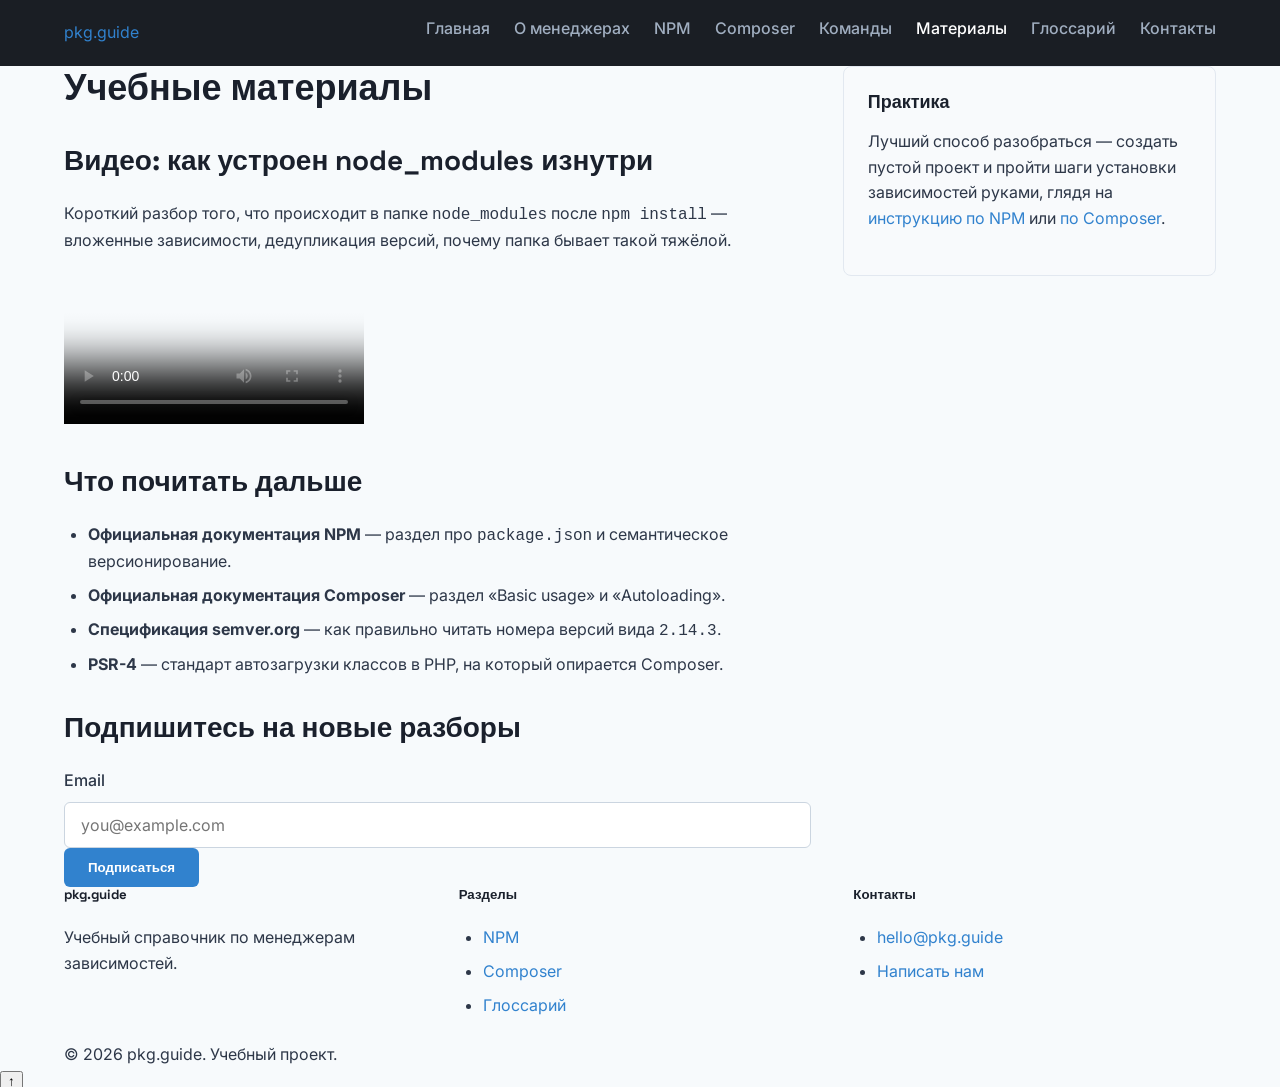
==== pages/materials.html @ 278e4f68 "Update materials.html" ====
<!DOCTYPE html>
<html lang="ru">
<head>
  <meta charset="UTF-8">
  <meta name="viewport" content="width=device-width, initial-scale=1.0">
  <title>Учебные материалы — pkg.guide</title>
  <meta name="description" content="Видеоразбор менеджеров зависимостей и подборка материалов для дальнейшего изучения.">

  <link rel="preconnect" href="https://fonts.googleapis.com">
  <link href="https://fonts.googleapis.com/css2?family=Space+Grotesk:wght@500;600;700&family=Inter:wght@400;500;600&family=JetBrains+Mono:wght@400;500&display=swap" rel="stylesheet">
  <link href="../css/style.css" rel="stylesheet">
</head>
<body>

  <a class="visually-hidden-focusable" href="#main">Перейти к основному содержанию</a>

  <header class="site-header">
    <nav class="navbar" aria-label="Основная навигация">
      <div class="container navbar__container">
        <a class="navbar-brand" href="../index.html">pkg<span>.guide</span></a>
        <button class="navbar-toggler" type="button" aria-controls="navMenu" aria-expanded="false" aria-label="Открыть меню">
          <span class="navbar-toggler-icon"></span>
        </button>
        <div class="navbar-collapse" id="navMenu">
          <ul class="navbar-nav">
            <li class="nav-item"><a class="nav-link" href="../index.html">Главная</a></li>
            <li class="nav-item"><a class="nav-link" href="about.html">О менеджерах</a></li>
            <li class="nav-item"><a class="nav-link" href="npm.html">NPM</a></li>
            <li class="nav-item"><a class="nav-link" href="composer.html">Composer</a></li>
            <li class="nav-item"><a class="nav-link" href="commands.html">Команды</a></li>
            <li class="nav-item"><a class="nav-link active" aria-current="page" href="materials.html">Материалы</a></li>
            <li class="nav-item"><a class="nav-link" href="glossary.html">Глоссарий</a></li>
            <li class="nav-item"><a class="nav-link" href="contacts.html">Контакты</a></li>
          </ul>
        </div>
      </div>
    </nav>
  </header>

  <main id="main">
    <section class="section">
      <div class="container">
        <div class="main-layout">
          <div class="main-layout__content">
            <h1 class="mb-4">Учебные материалы</h1>

            <h2 class="mb-3">Видео: как устроен node_modules изнутри</h2>
            <p>Короткий разбор того, что происходит в папке <code>node_modules</code> после <code>npm install</code> — вложенные зависимости, дедупликация версий, почему папка бывает такой тяжёлой.</p>
            <div class="ratio ratio-16x9 mb-3">
              <video controls preload="metadata" poster="https://miro.medium.com/1*UQnh6NKrcnO9Kp7BKXm1Mw.jpeg">
                <source src="
      <iframe
        width="720"
        height="405"
        src="https://rutube.ru/play/embed/5bde3eaa66c2e3116e70c33ba2b15b51"
        style="border: none;"
        allow="clipboard-write; autoplay"
        allowFullScreen
      ></iframe>
    ">
                Ваш браузер не поддерживает встроенное видео. Скачать ролик можно
                <a href="https://rutube.ru/video/5bde3eaa66c2e3116e70c33ba2b15b51/?r=plwd">по ссылке</a>.
              </video>
            </div>
            <h2 class="mt-5 mb-3">Что почитать дальше</h2>
            <ul>
              <li><strong>Официальная документация NPM</strong> — раздел про <code>package.json</code> и семантическое версионирование.</li>
              <li><strong>Официальная документация Composer</strong> — раздел «Basic usage» и «Autoloading».</li>
              <li><strong>Спецификация semver.org</strong> — как правильно читать номера версий вида <code>2.14.3</code>.</li>
              <li><strong>PSR-4</strong> — стандарт автозагрузки классов в PHP, на который опирается Composer.</li>
            </ul>

            <h2 class="mt-5 mb-3">Подпишитесь на новые разборы</h2>
            <form class="subscription-form">
              <div class="subscription-form__group">
                <label for="materials-email" class="form-label">Email</label>
                <input type="email" id="materials-email" class="form-control" placeholder="you@example.com" required>
              </div>
              <button type="submit" class="btn btn-brand">Подписаться</button>
            </form>
          </div>

          <aside class="main-layout__sidebar">
            <div class="sidebar__card">
              <h4 class="sidebar__title">Практика</h4>
              <p class="mb-0">Лучший способ разобраться — создать пустой проект и пройти шаги установки зависимостей руками, глядя на <a href="npm.html">инструкцию по NPM</a> или <a href="composer.html">по Composer</a>.</p>
            </div>
          </aside>
        </div>
      </div>
    </section>
  </main>
  <footer class="site-footer">
    <div class="container">
      <div class="site-footer__grid">
        <div class="site-footer__col">
          <h5 class="site-footer__heading">pkg.guide</h5>
          <p>Учебный справочник по менеджерам зависимостей.</p>
        </div>
        <div class="site-footer__col">
          <h5 class="site-footer__heading">Разделы</h5>
          <ul class="site-footer__list">
            <li><a href="npm.html">NPM</a></li>
            <li><a href="composer.html">Composer</a></li>
            <li><a href="glossary.html">Глоссарий</a></li>
          </ul>
        </div>
        <div class="site-footer__col">
          <h5 class="site-footer__heading">Контакты</h5>
          <ul class="site-footer__list">
            <li><a href="mailto:hello@pkg.guide">hello@pkg.guide</a></li>
            <li><a href="contacts.html">Написать нам</a></li>
          </ul>
        </div>
      </div>
      <div class="site-footer__bottom">&copy; 2026 pkg.guide. Учебный проект.</div>
    </div>
  </footer>

  <button class="back-to-top" aria-label="Наверх">↑</button>

  <script src="../js/script.js"></script>
</body>
</html>
---- css/style.css ----
.container {
  max-width: 1200px;
  margin-left: auto;
  margin-right: auto;
  padding-left: 1.5rem;
  padding-right: 1.5rem;
  width: 100%;
  box-sizing: border-box;
}

.hero__grid {
  display: flex;
  flex-direction: column;
  gap: 2rem;
}

@media (min-width: 992px) {
  .hero__grid {
    flex-direction: row;
    align-items: center;
  }
  
  .hero__content {
    flex: 0 0 calc(58.333% - 1rem); 
    max-width: calc(58.333% - 1rem);
  }
  
  .hero__terminal {
    flex: 0 0 calc(41.666% - 1rem); 
    max-width: calc(41.666% - 1rem);
  }
}

.main-layout {
  display: flex;
  flex-direction: column;
  gap: 2rem;
}

@media (min-width: 992px) {
  .main-layout {
    flex-direction: row;
    align-items: flex-start;
  }

  .main-layout__content {
    flex: 0 0 calc(66.666% - 1.33rem); 
    max-width: calc(66.666% - 1.33rem);
  }

  .main-layout__sidebar {
    flex: 0 0 calc(33.333% - 0.67rem); 
    max-width: calc(33.333% - 0.67rem);
  }
}

.contacts-layout {
  display: flex;
  flex-direction: column;
  gap: 2rem;
}

@media (min-width: 992px) {
  .contacts-layout {
    flex-direction: row;
    align-items: flex-start;
  }

  .contacts-layout__form {
    flex: 0 0 calc(58.333% - 1rem);
    max-width: calc(58.333% - 1rem);
  }

  .contacts-layout__sidebar {
    flex: 0 0 calc(41.666% - 1rem);
    max-width: calc(41.666% - 1rem);
  }
}

.site-footer__grid {
  display: flex;
  flex-direction: column;
  gap: 2rem;
}

@media (min-width: 768px) {
  .site-footer__grid {
    flex-direction: row;
    justify-content: space-between;
  }

  .site-footer__col {
    flex: 1;
  }
}

.table-responsive {
  overflow-x: auto;
}

.visually-hidden-focusable {
  position: absolute;
  width: 1px;
  height: 1px;
  padding: 0;
  margin: -1px;
  overflow: hidden;
  clip: rect(0, 0, 0, 0);
  white-space: nowrap;
  border: 0;
}

.visually-hidden-focusable:focus {
  position: static;
  width: auto;
  height: auto;
  overflow: visible;
  clip: auto;
  white-space: normal;
}
.navbar {
  background-color: #1a1e24; 
  padding: 1rem 0;
}

.navbar__container {
  display: flex;
  align-items: center;
  justify-content: space-between;
}

.navbar-nav {
  display: flex;
  list-style: none;
  margin: 0;
  padding: 0;
  gap: 1.5rem;
}

.nav-link {
  color: #a0aec0;
  text-decoration: none;
  font-weight: 500;
  transition: color 0.2s ease;
}

.nav-link:hover,
.nav-link.active {
  color: #ffffff;
}

.navbar-toggler {
  display: none; 
}
.sidebar__card {
  background: #f8fafc;
  border: 1px solid #e2e8f0;
  border-radius: 8px;
  padding: 1.5rem;
  margin-bottom: 1.5rem;
}

.sidebar__title {
  font-size: 1.125rem;
  margin-top: 0;
  margin-bottom: 1rem;
}

.sidebar__list {
  padding-left: 1.25rem;
  margin-bottom: 0;
}

.term {
  background-color: #0c0c0c; 
  border-radius: 8px;
  box-shadow: 0 10px 30px rgba(0, 0, 0, 0.3);
  overflow: hidden;
  margin: 1.5rem 0;
  border: 1px solid #333333;
  font-family: 'JetBrains Mono', 'Consolas', 'Courier New', monospace;
}

.term__bar {
  background-color: #1f1f1f;
  padding: 0.5rem 1rem;
  display: flex;
  align-items: center;
  border-bottom: 1px solid #2d2d2d;
  position: relative;
}

.term__dot {
  width: 12px;
  height: 12px;
  border-radius: 50%;
  display: inline-block;
  margin-right: 8px;
}

.term__dot--red {
  background-color: #ff5f56;
}

.term__dot--yellow {
  background-color: #ffbd2e;
}

.term__dot--green {
  background-color: #27c93f;
}

.term__label {
  color: #888888;
  font-size: 0.85rem;
  margin-left: auto;
  margin-right: auto;
  font-family: sans-serif;
}

.term__body {
  position: relative;
  padding: 1.25rem;
}

.term__body pre {
  margin: 0;
  color: #cccccc; 
  font-size: 0.95rem;
  line-height: 1.6;
  white-space: pre-wrap;
  word-break: break-all;
}

.term__copy {
  position: absolute;
  top: 0.75rem;
  right: 0.75rem;
  background: rgba(255, 255, 255, 0.1);
  border: 1px solid rgba(255, 255, 255, 0.2);
  color: #cccccc;
  border-radius: 4px;
  padding: 0.25rem 0.6rem;
  font-size: 0.75rem;
  cursor: pointer;
  transition: all 0.2s ease;
}

.term__copy:hover {
  background: rgba(255, 255, 255, 0.2);
  color: #ffffff;
}

body {
  margin: 0;
  padding: 0;
  font-family: 'Inter', -apple-system, BlinkMacSystemFont, 'Segoe UI', Roboto, sans-serif;
  font-size: 1rem;
  line-height: 1.6;
  color: #2d3748;
  background-color: #f7fafc;
}

h1, h2, h3, h4, h5, h6 {
  font-family: 'Space Grotesk', sans-serif;
  color: #1a202c;
  font-weight: 700;
  line-height: 1.25;
  margin-top: 0;
}

h1 { font-size: 2.25rem; }
h2 { font-size: 1.75rem; margin-top: 2rem; }
h3 { font-size: 1.35rem; }

p {
  margin-top: 0;
  margin-bottom: 1.25rem;
}

a {
  color: #3182ce;
  text-decoration: none;
  transition: color 0.2s ease;
}

a:hover {
  color: #2b6cb0;
  text-decoration: underline;
}

/* Списки */
ul, ol {
  padding-left: 1.5rem;
  margin-bottom: 1.5rem;
}

li {
  margin-bottom: 0.5rem;
}

.table-responsive {
  width: 100%;
  overflow-x: auto;
  margin-bottom: 2rem;
  border-radius: 8px;
  box-shadow: 0 4px 6px rgba(0, 0, 0, 0.05);
}

.data-table {
  width: 100%;
  border-collapse: collapse;
  background-color: #ffffff;
  text-align: left;
  font-size: 0.95rem;
}

.data-table caption {
  padding: 0.75rem;
  font-weight: 600;
  color: #718096;
  text-align: left;
  caption-side: bottom;
}

.data-table th, 
.data-table td {
  padding: 1rem 1.25rem;
  border-bottom: 1px solid #e2e8f0;
}

.data-table th {
  background-color: #edf2f7;
  color: #2d3748;
  font-weight: 600;
}

.data-table tbody tr:hover {
  background-color: #f8fafc;
}

.form-control,
.form-select {
  width: 100%;
  padding: 0.75rem 1rem;
  font-family: inherit;
  font-size: 1rem;
  color: #4a5568;
  background-color: #ffffff;
  border: 1px solid #cbd5e0;
  border-radius: 6px;
  box-sizing: border-box;
  transition: border-color 0.2s ease, box-shadow 0.2s ease;
}

.form-control:focus,
.form-select:focus {
  outline: none;
  border-color: #3182ce;
  box-shadow: 0 0 0 3px rgba(49, 130, 206, 0.2);
}

.form-label {
  display: block;
  font-weight: 500;
  margin-bottom: 0.5rem;
  color: #2d3748;
}

.form-grid {
  display: flex;
  flex-wrap: wrap;
  gap: 1.25rem;
}

.form-group {
  flex: 1 1 calc(50% - 0.625rem);
  display: flex;
  flex-direction: column;
}

.form-group--full {
  flex: 1 1 100%;
}

.btn {
  display: inline-block;
  font-weight: 600;
  text-align: center;
  padding: 0.75rem 1.5rem;
  border-radius: 6px;
  border: none;
  cursor: pointer;
  transition: all 0.2s ease;
}

.btn-brand {
  background-color: #3182ce;
  color: #ffffff;
}

.btn-brand:hover {
  background-color: #2b6cb0;
  color: #ffffff;
  text-decoration: none;
}

.glossary__term {
  background: #ffffff;
  border: 1px solid #e2e8f0;
  border-radius: 8px;
  padding: 1.25rem 1.5rem;
  margin-bottom: 1rem;
  box-shadow: 0 2px 4px rgba(0, 0, 0, 0.02);
}

.glossary__word {
  margin-bottom: 0.5rem;
  color: #2b6cb0;
}

.glossary__def {
  margin-bottom: 0;
  color: #4a5568;
}

.process {
  display: flex;
  flex-direction: column;
  gap: 1rem;
  margin-bottom: 2rem;
}

.process__step {
  display: flex;
  background: #ffffff;
  border-left: 4px solid #3182ce;
  padding: 1.25rem;
  border-radius: 0 8px 8px 0;
  box-shadow: 0 2px 4px rgba(0,0,0,0.04);
}

.process__title {
  font-size: 1.1rem;
  margin-bottom: 0.25rem;
}

.process__text {
  margin-bottom: 0;
  color: #718096;
}
@media (max-width: 768px) {
  .navbar__container {
    flex-direction: column;
    align-items: stretch;
    gap: 1rem;
  }

  .navbar__brand {
    text-align: center;
  }

  .navbar-nav {
    flex-direction: column;
    width: 100%;
    gap: 0.5rem;
    padding: 0;
  }

  .navbar-nav .nav-link {
    display: block;
    padding: 0.6rem 1rem;
    background-color: #2d3748;
    color: #ffffff;
    border-radius: 6px;
    text-align: center;
    font-size: 0.95rem;
  }

  .navbar-nav .nav-link:hover,
  .navbar-nav .nav-link.active {
    background-color: #3182ce;
  }
}
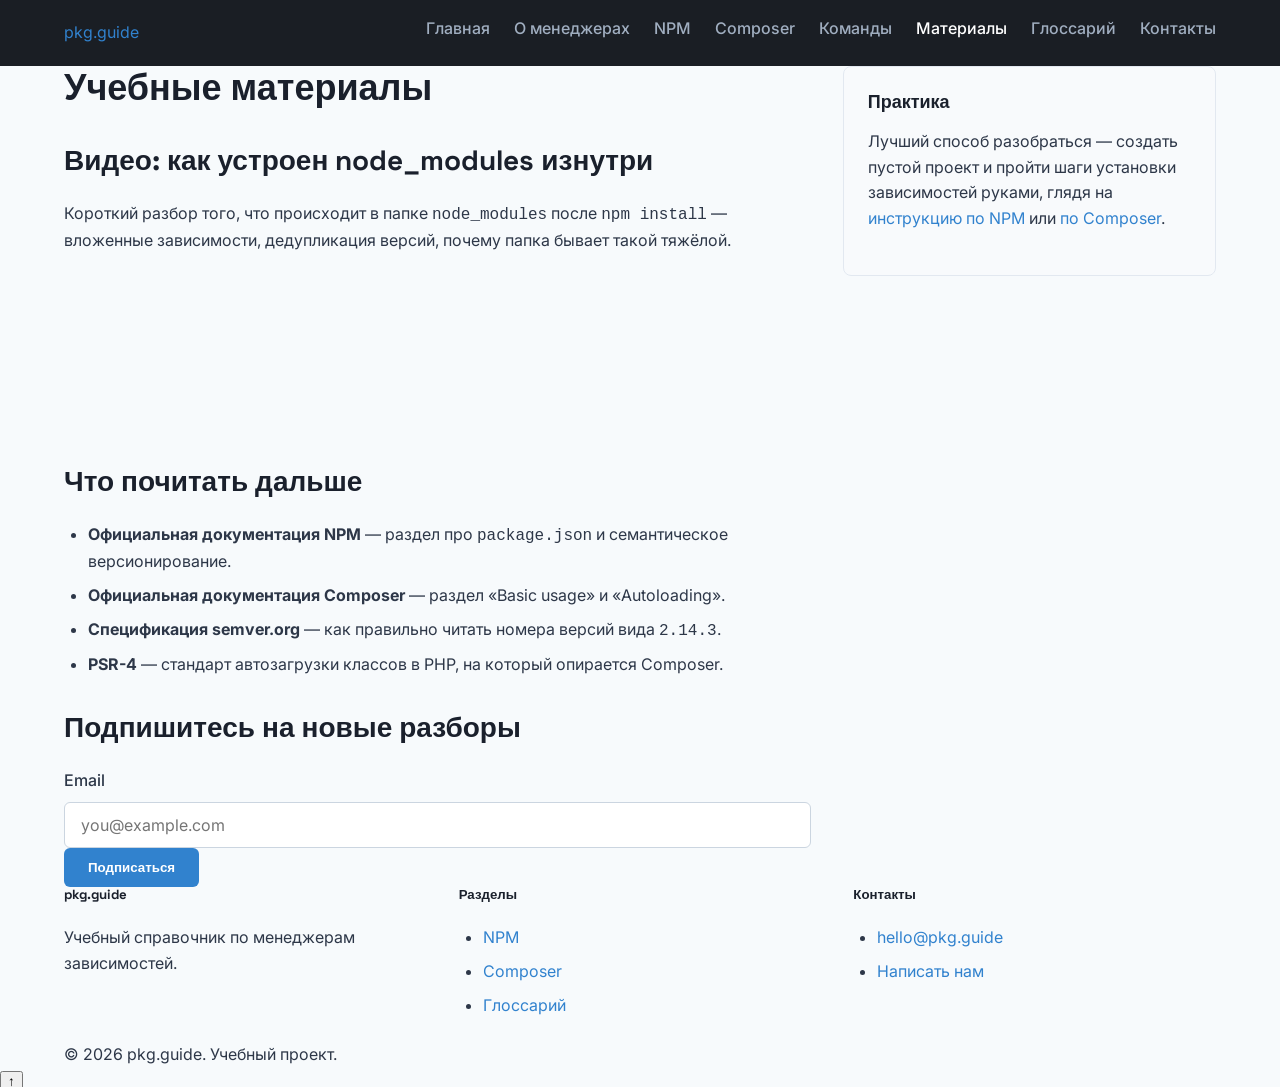
==== commit 0a4c3d6a: "Update materials.html" ====
--- a/pages/materials.html
+++ b/pages/materials.html
@@ -46,22 +46,16 @@
 
             <h2 class="mb-3">Видео: как устроен node_modules изнутри</h2>
             <p>Короткий разбор того, что происходит в папке <code>node_modules</code> после <code>npm install</code> — вложенные зависимости, дедупликация версий, почему папка бывает такой тяжёлой.</p>
+            
             <div class="ratio ratio-16x9 mb-3">
-              <video controls preload="metadata" poster="https://miro.medium.com/1*UQnh6NKrcnO9Kp7BKXm1Mw.jpeg">
-                <source src="
-      <iframe
-        width="720"
-        height="405"
-        src="https://rutube.ru/play/embed/5bde3eaa66c2e3116e70c33ba2b15b51"
-        style="border: none;"
-        allow="clipboard-write; autoplay"
-        allowFullScreen
-      ></iframe>
-    ">
-                Ваш браузер не поддерживает встроенное видео. Скачать ролик можно
-                <a href="https://rutube.ru/video/5bde3eaa66c2e3116e70c33ba2b15b51/?r=plwd">по ссылке</a>.
-              </video>
+              <iframe
+                src="https://rutube.ru/play/embed/5bde3eaa66c2e3116e70c33ba2b15b51/"
+                style="border: none;"
+                allow="clipboard-write; autoplay"
+                allowFullScreen
+              ></iframe>
             </div>
+
             <h2 class="mt-5 mb-3">Что почитать дальше</h2>
             <ul>
               <li><strong>Официальная документация NPM</strong> — раздел про <code>package.json</code> и семантическое версионирование.</li>
@@ -90,6 +84,7 @@
       </div>
     </section>
   </main>
+
   <footer class="site-footer">
     <div class="container">
       <div class="site-footer__grid">
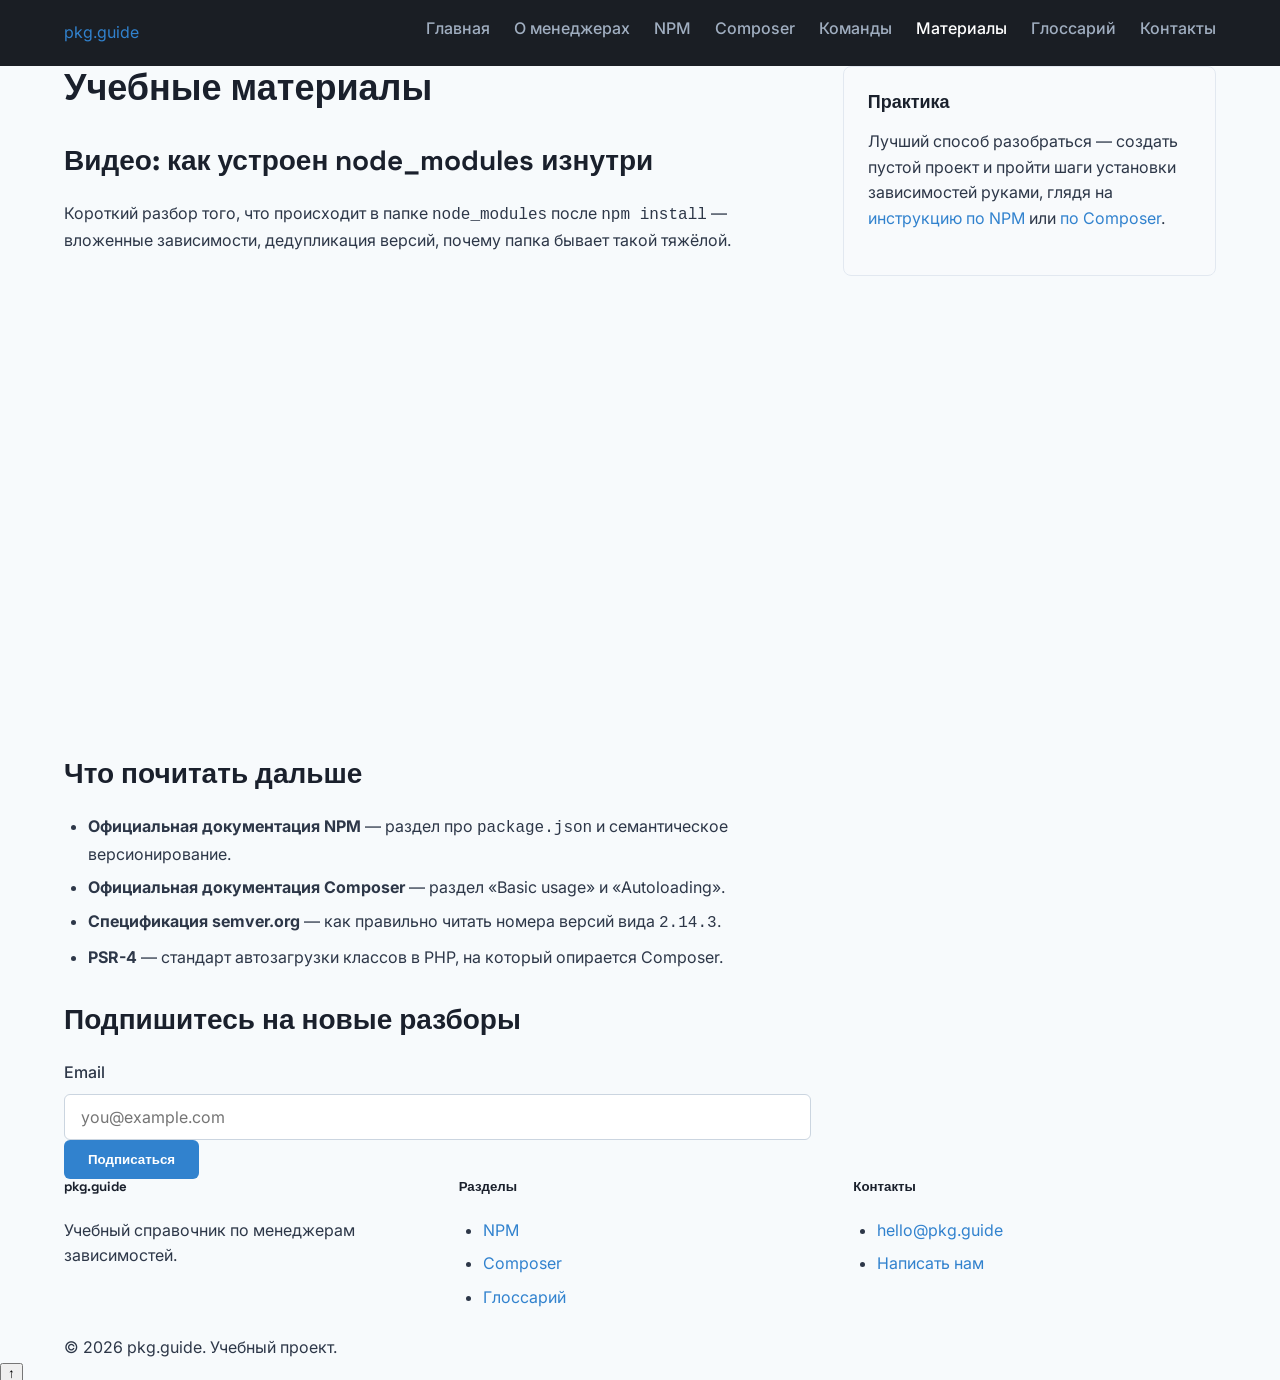
==== commit b9eb3036: "Update materials.html" ====
--- a/pages/materials.html
+++ b/pages/materials.html
@@ -9,6 +9,25 @@
   <link rel="preconnect" href="https://fonts.googleapis.com">
   <link href="https://fonts.googleapis.com/css2?family=Space+Grotesk:wght@500;600;700&family=Inter:wght@400;500;600&family=JetBrains+Mono:wght@400;500&display=swap" rel="stylesheet">
   <link href="../css/style.css" rel="stylesheet">
+
+  <style>
+    /* Увеличение размера плеера */
+    .video-wrapper {
+      width: 100%;
+      max-width: 960px;
+      margin: 0 auto;
+    }
+    
+    .video-wrapper .ratio {
+      min-height: 450px;
+    }
+
+    @media (max-width: 768px) {
+      .video-wrapper .ratio {
+        min-height: auto;
+      }
+    }
+  </style>
 </head>
 <body>
 
@@ -46,14 +65,15 @@
 
             <h2 class="mb-3">Видео: как устроен node_modules изнутри</h2>
             <p>Короткий разбор того, что происходит в папке <code>node_modules</code> после <code>npm install</code> — вложенные зависимости, дедупликация версий, почему папка бывает такой тяжёлой.</p>
-            
-            <div class="ratio ratio-16x9 mb-3">
-              <iframe
-                src="https://rutube.ru/play/embed/5bde3eaa66c2e3116e70c33ba2b15b51/"
-                style="border: none;"
-                allow="clipboard-write; autoplay"
-                allowFullScreen
-              ></iframe>
+            <div class="video-wrapper mb-4">
+              <div class="ratio ratio-16x9">
+                <iframe
+                  src="https://rutube.ru/play/embed/5bde3eaa66c2e3116e70c33ba2b15b51/"
+                  style="border: none;"
+                  allow="clipboard-write; autoplay"
+                  allowFullScreen
+                ></iframe>
+              </div>
             </div>
 
             <h2 class="mt-5 mb-3">Что почитать дальше</h2>
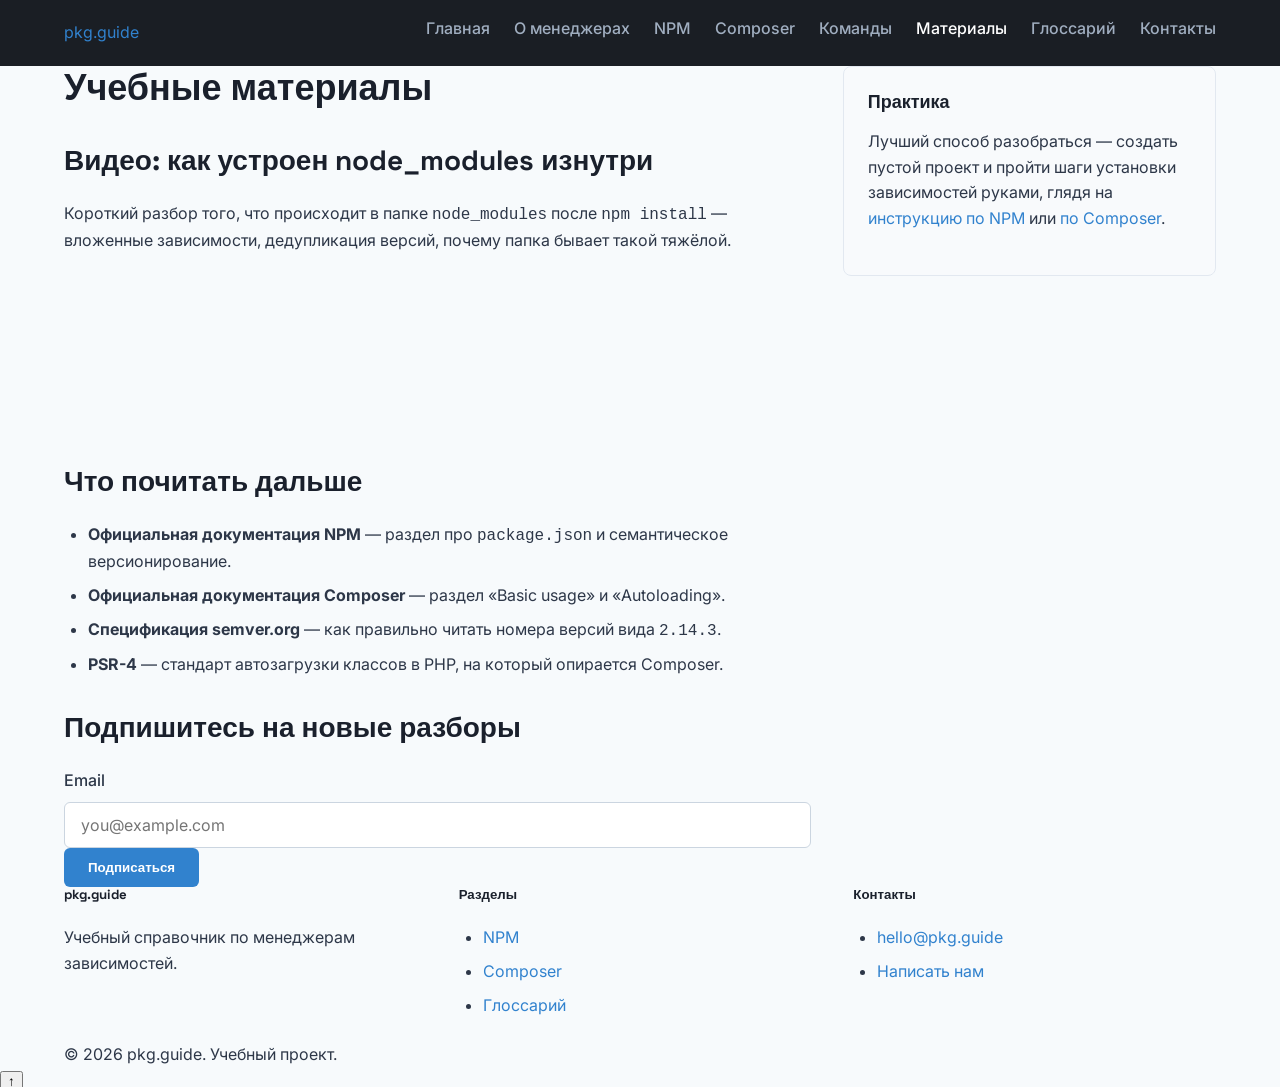
==== commit 4a9e5790: "Update materials.html" ====
--- a/pages/materials.html
+++ b/pages/materials.html
@@ -9,25 +9,6 @@
   <link rel="preconnect" href="https://fonts.googleapis.com">
   <link href="https://fonts.googleapis.com/css2?family=Space+Grotesk:wght@500;600;700&family=Inter:wght@400;500;600&family=JetBrains+Mono:wght@400;500&display=swap" rel="stylesheet">
   <link href="../css/style.css" rel="stylesheet">
-
-  <style>
-    /* Увеличение размера плеера */
-    .video-wrapper {
-      width: 100%;
-      max-width: 960px;
-      margin: 0 auto;
-    }
-    
-    .video-wrapper .ratio {
-      min-height: 450px;
-    }
-
-    @media (max-width: 768px) {
-      .video-wrapper .ratio {
-        min-height: auto;
-      }
-    }
-  </style>
 </head>
 <body>
 
@@ -65,15 +46,14 @@
 
             <h2 class="mb-3">Видео: как устроен node_modules изнутри</h2>
             <p>Короткий разбор того, что происходит в папке <code>node_modules</code> после <code>npm install</code> — вложенные зависимости, дедупликация версий, почему папка бывает такой тяжёлой.</p>
-            <div class="video-wrapper mb-4">
-              <div class="ratio ratio-16x9">
-                <iframe
-                  src="https://rutube.ru/play/embed/5bde3eaa66c2e3116e70c33ba2b15b51/"
-                  style="border: none;"
-                  allow="clipboard-write; autoplay"
-                  allowFullScreen
-                ></iframe>
-              </div>
+            
+            <div class="ratio ratio-16x9 mb-3">
+              <iframe
+                src="https://rutube.ru/play/embed/5bde3eaa66c2e3116e70c33ba2b15b51/"
+                style="border: none;"
+                allow="clipboard-write; autoplay"
+                allowFullScreen
+              ></iframe>
             </div>
 
             <h2 class="mt-5 mb-3">Что почитать дальше</h2>
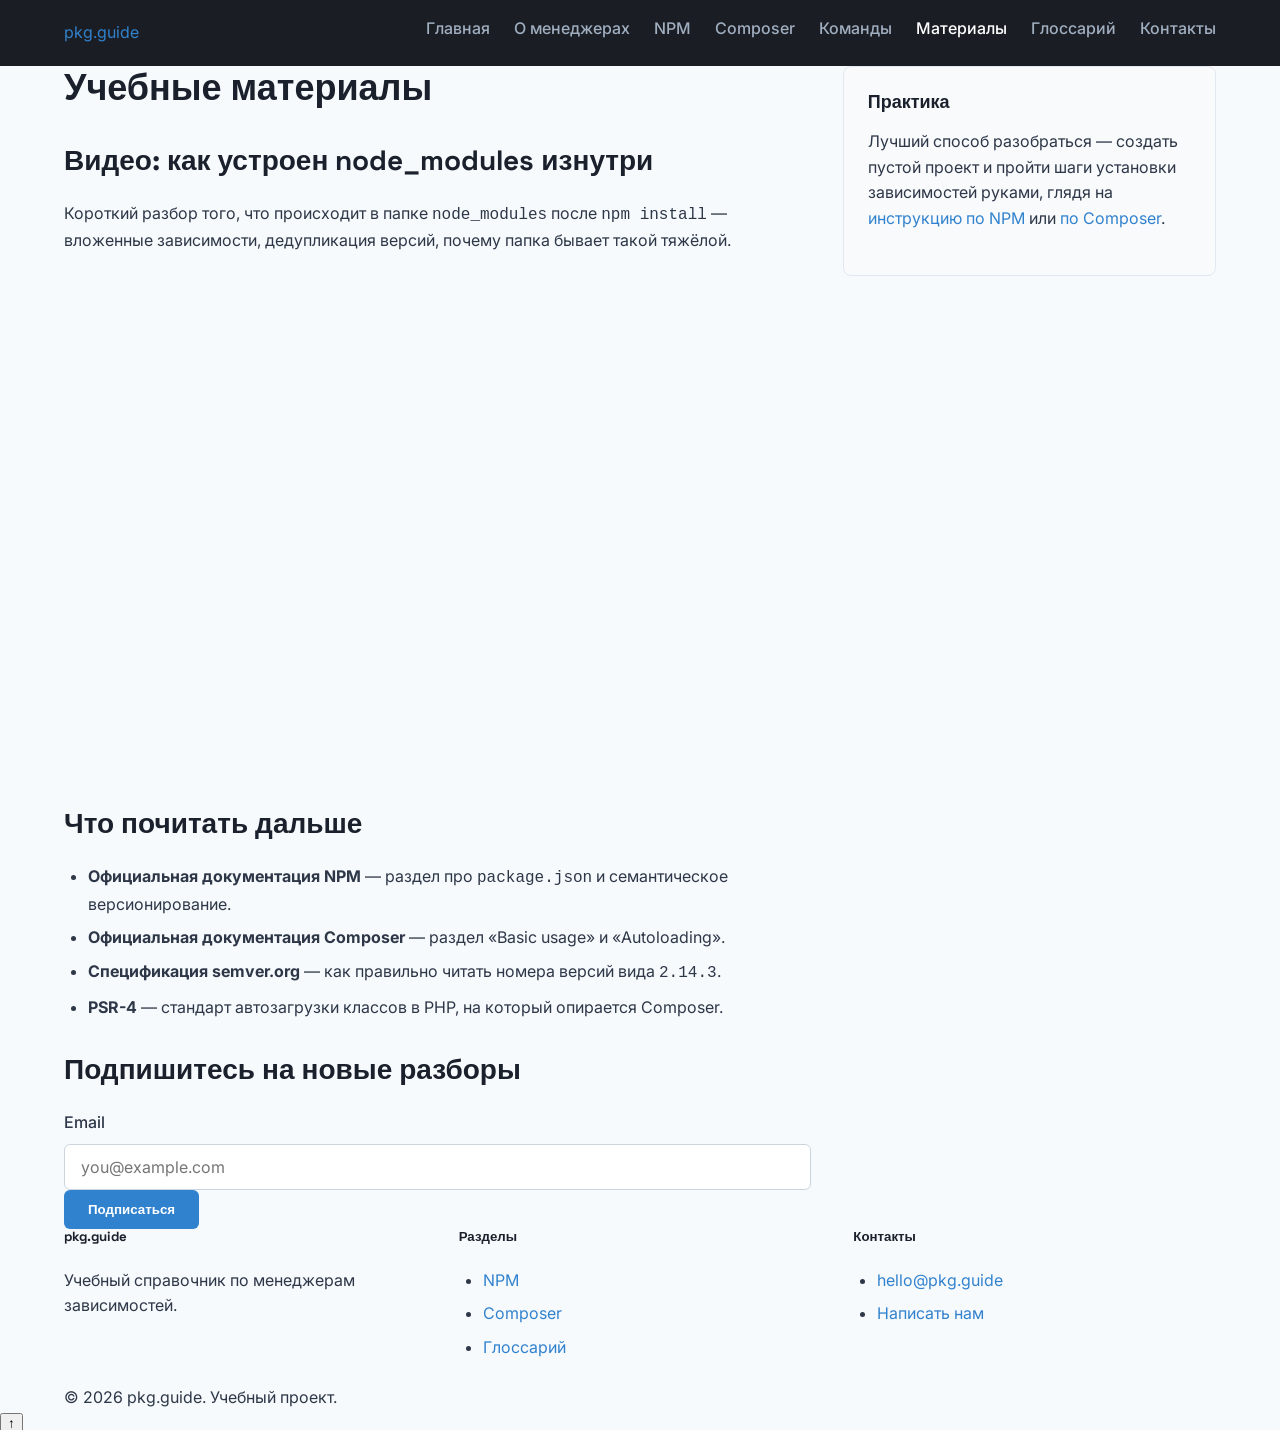
==== commit 21b612c2: "Update materials.html" ====
--- a/pages/materials.html
+++ b/pages/materials.html
@@ -9,6 +9,27 @@
   <link rel="preconnect" href="https://fonts.googleapis.com">
   <link href="https://fonts.googleapis.com/css2?family=Space+Grotesk:wght@500;600;700&family=Inter:wght@400;500;600&family=JetBrains+Mono:wght@400;500&display=swap" rel="stylesheet">
   <link href="../css/style.css" rel="stylesheet">
+
+  <style>
+    /* Стили для действительно большого видеоплеера */
+    .video-container {
+      width: 100%;
+      height: 500px; /* Вы можете изменить высоту, например на 550px или 600px */
+      max-width: 100%;
+    }
+
+    .video-container iframe {
+      width: 100%;
+      height: 100%;
+      border-radius: 8px; /* Небольшое скругление углов для красоты */
+    }
+
+    @media (max-width: 768px) {
+      .video-container {
+        height: 260px; /* Высота для мобильных экранов */
+      }
+    }
+  </style>
 </head>
 <body>
 
@@ -47,7 +68,8 @@
             <h2 class="mb-3">Видео: как устроен node_modules изнутри</h2>
             <p>Короткий разбор того, что происходит в папке <code>node_modules</code> после <code>npm install</code> — вложенные зависимости, дедупликация версий, почему папка бывает такой тяжёлой.</p>
             
-            <div class="ratio ratio-16x9 mb-3">
+            <!-- Большой плеер -->
+            <div class="video-container mb-4">
               <iframe
                 src="https://rutube.ru/play/embed/5bde3eaa66c2e3116e70c33ba2b15b51/"
                 style="border: none;"
